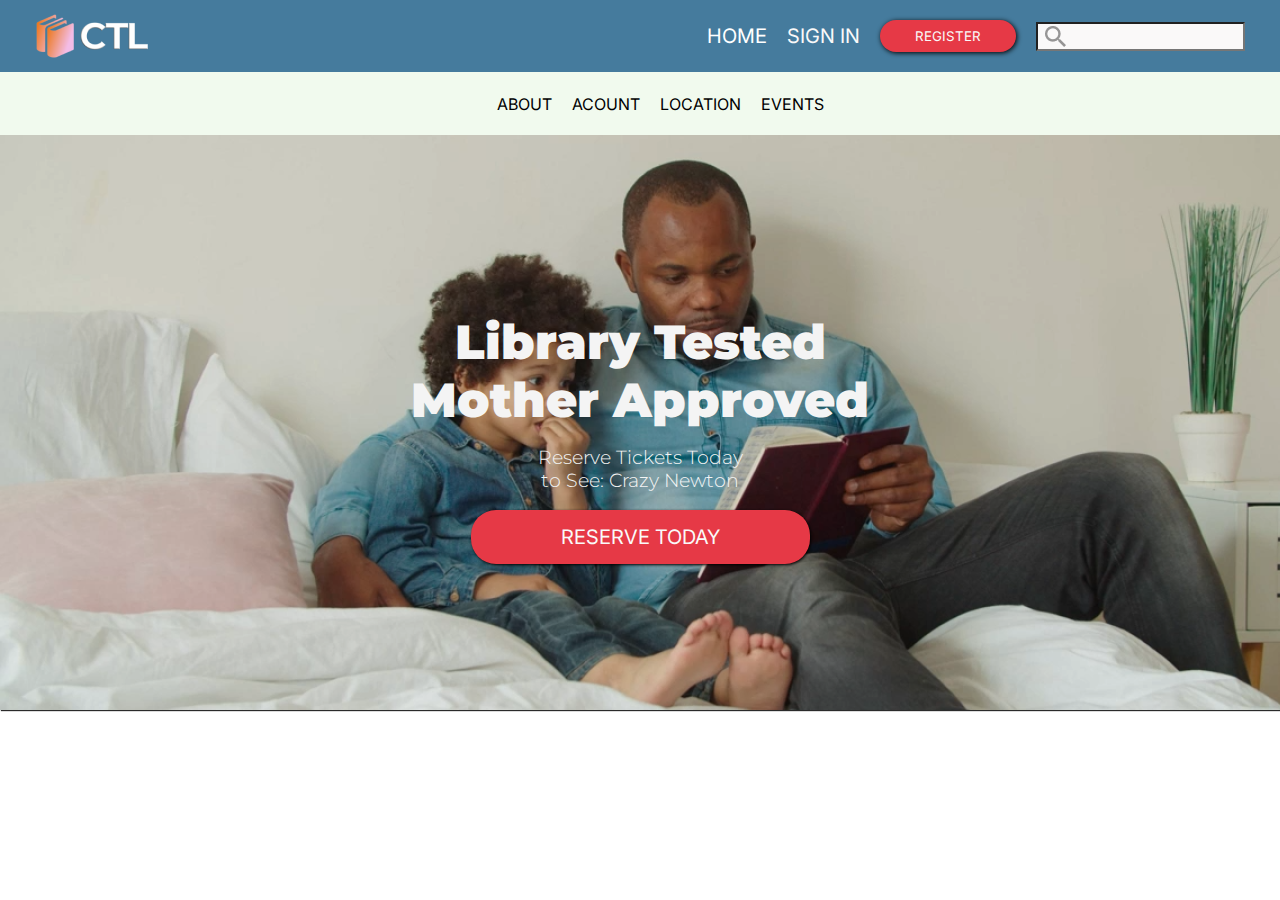
==== index.html @ a3e0e283 "Add hero section content and styling" ====
<!DOCTYPE html>
<html lang="en">
<head>
    <meta charset="UTF-8">
    <meta http-equiv="X-UA-Compatible" content="IE=edge">
    <meta name="viewport" content="width=device-width, initial-scale=1.0">
    <link rel="preconnect" href="https://fonts.googleapis.com">
    <link rel="preconnect" href="https://fonts.gstatic.com" crossorigin>
    <link href="https://fonts.googleapis.com/css2?family=Inter&family=Montserrat&display=swap" rel="stylesheet">
    <link rel="stylesheet" href="styles.css">
    <title>Crazy Town Library</title>
</head>
<body>
    <nav class="flxbx">
        <img src="./assets/CTLlogo.png" alt="CTL Logo" width="116px" height="46">
        <ul class="flxbx">
            <li><a href=index.html>HOME</a></li> 
            <li>SIGN IN</li> 
            <li><button class="navbttn">REGISTER</button></li>
            <li><input type="text" class="navsearch"></li> 
        </ul>
    </nav>
    <div class="flxbx nav2">
        <ul>
            <li>ABOUT</li>
            <li>ACOUNT</li>
            <li>LOCATION</li>
            <li>EVENTS</li>
        </ul>
    </div>
    <div class="flxbx herosection">
        <h1><strong> Library Tested<br>Mother Approved</strong></h1>
        <h3>Reserve Tickets Today <br> to See: Crazy Newton</h3>
        <button>RESERVE TODAY</button>
    </div>
</body>
</html>
---- styles.css ----
body {
    margin: 0;
    font-family: 'Inter', sans-serif;
}

.flxbx{
    display: flex;
}

nav{
    justify-content: space-between;
    align-items: center;
    background-color: #457B9D;
    min-height: 68px;
    padding: 0px 35px;
    font-size: 20px;
    font-weight: 400;
    line-height: 24px;
    color: #FAF9F9;
}

nav > ul {
    gap: 20px;
    justify-content: center;
    align-items: center;
    list-style-type: none;

}

a {
    text-decoration: none;
    color:#FFFFFF;
}

.navbttn {
    display: flex;
    justify-content: center;
    align-items: center;
    padding: 8px 35px;
    border: #E63946;
    border-radius: 25px;
    font-family: 'Inter', sans-serif;
    color: #FAF9F9;
    background-color:#E63946;
    box-shadow: 1px 1px 5px black;

}

.navsearch{
    padding: 5px 3px;
    padding-left: 25px;
    background: url("assets/searchicon.png") no-repeat scroll 7px 7px; 
    background-position-y: center;
    background-color: #FAF9F9;
    
}

.nav2{
    justify-content: center;
    background-color: #f1faee;
    min-height: 63px;
}

.nav2 > ul{
    display: flex;
    justify-content: center;
    align-items: center;
    gap: 20px;
    list-style-type: none;

}

.herosection{
    flex-direction: column;
    justify-content: center;
    align-items: center;
    min-height: 575px;
    background: url("assets/herocover.png") no-repeat;
    background-size: cover;
    font-family: 'Montserrat';
    font-weight: 800;
    text-align: center;
    color: #f4f4f4;
    box-shadow: 1px 1px 1px rgb(43, 42, 42);
}

.herosection > h1 {
    font-size: 48px;
    font-weight: 900;
    margin-bottom: -2px;
}

.herosection > h3 {
    font-weight: 300;
}

.herosection > button {
    display: flex;
    justify-content: center;
    align-items: center;
    padding: 15px 90px;
    border: #E63946;
    border-radius: 25px;
    font-family: 'Inter', sans-serif;
    color: #FAF9F9;
    background-color:#E63946;
    font-size: 20px;
    box-shadow: 1px 1px 3px black;
}
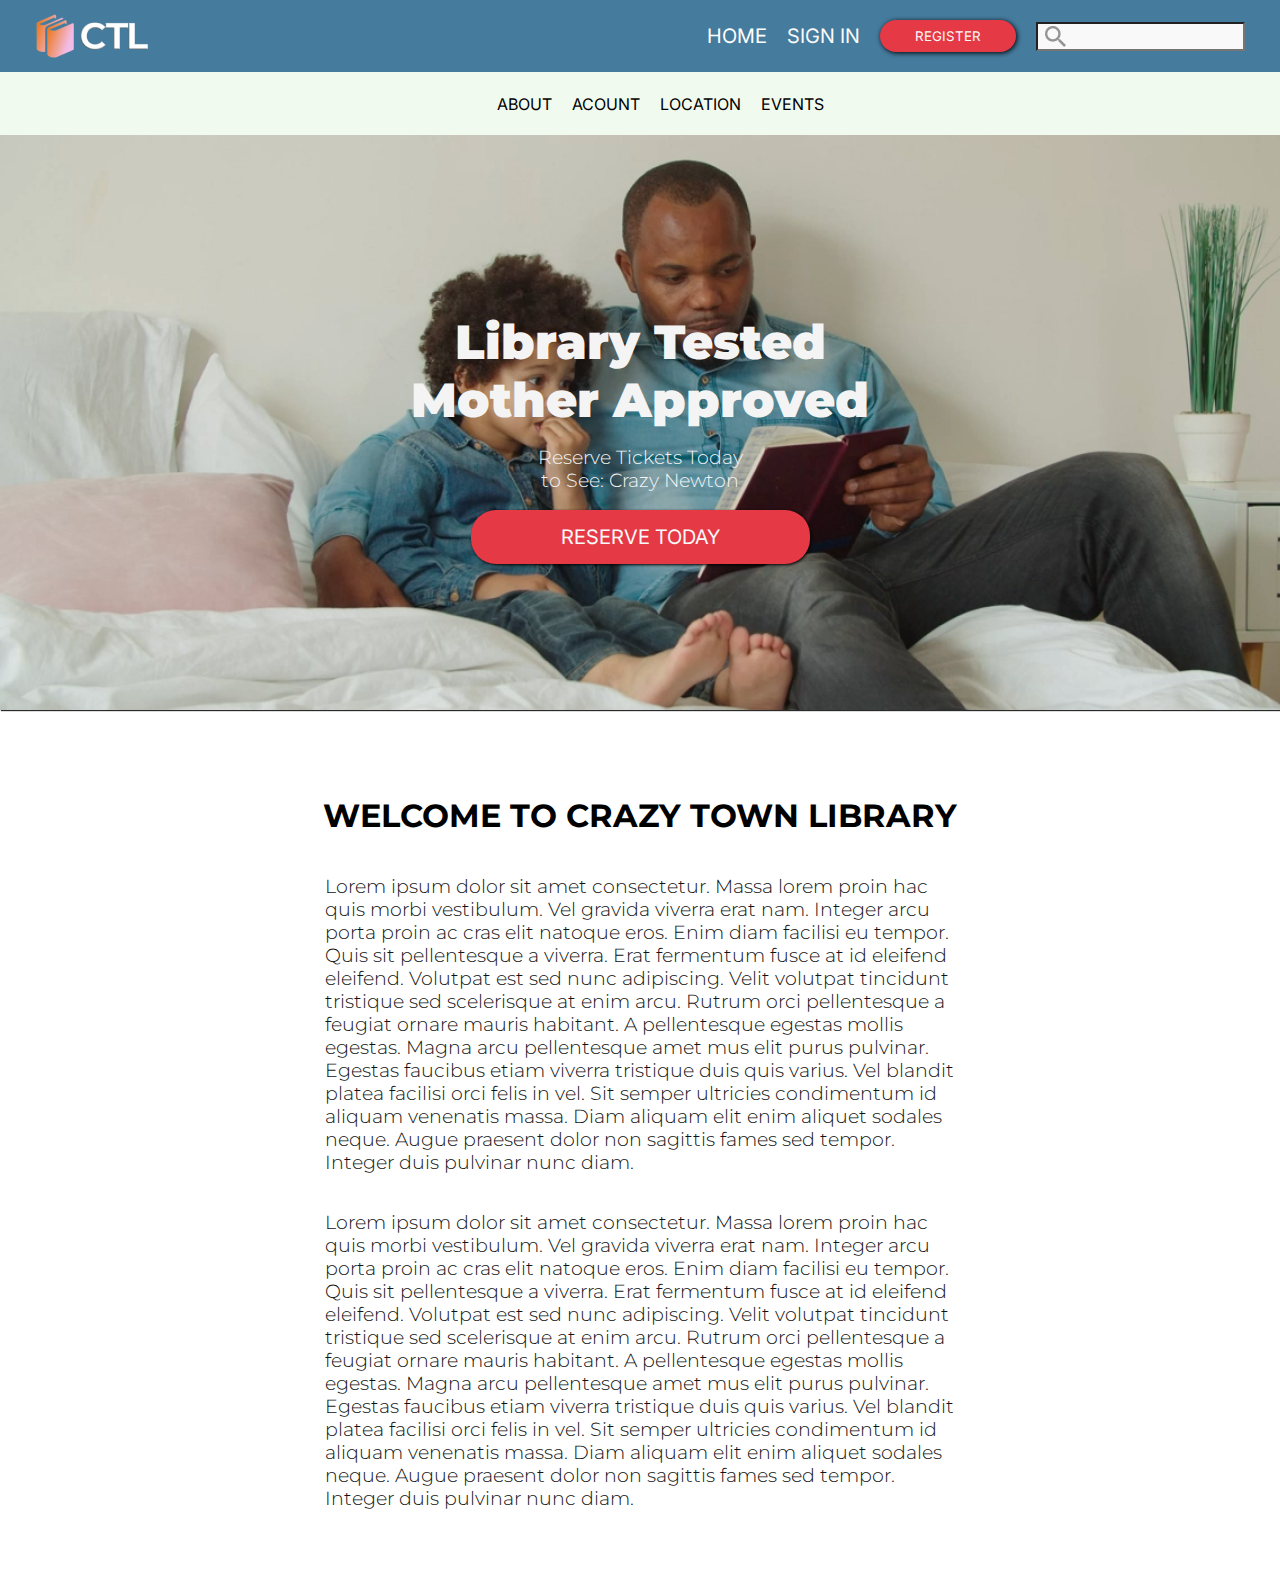
==== commit b838b8c2: "Add intoduction section content and styling" ====
--- a/index.html
+++ b/index.html
@@ -17,7 +17,7 @@
             <li><a href=index.html>HOME</a></li> 
             <li>SIGN IN</li> 
             <li><button class="navbttn">REGISTER</button></li>
-            <li><input type="text" class="navsearch"></li> 
+            <li><input type="text" class="flxbx navsearch"></li> 
         </ul>
     </nav>
     <div class="flxbx nav2">
@@ -33,5 +33,14 @@
         <h3>Reserve Tickets Today <br> to See: Crazy Newton</h3>
         <button>RESERVE TODAY</button>
     </div>
+    <div class="flxbx introsection">
+        <h1>WELCOME TO CRAZY TOWN LIBRARY</h1>
+        <div class="flxbx introsummary">
+            <p>Lorem ipsum dolor sit amet consectetur. Massa lorem proin hac quis morbi vestibulum. Vel gravida viverra erat nam. Integer arcu porta proin ac cras elit natoque eros. Enim diam facilisi eu tempor. Quis sit pellentesque a viverra. Erat fermentum fusce at id eleifend eleifend. Volutpat est sed nunc adipiscing. Velit volutpat tincidunt tristique sed scelerisque at enim arcu.
+            Rutrum orci pellentesque a feugiat ornare mauris habitant. A pellentesque egestas mollis egestas. Magna arcu pellentesque amet mus elit purus pulvinar. Egestas faucibus etiam viverra tristique duis quis varius. Vel blandit platea facilisi orci felis in vel. Sit semper ultricies condimentum id aliquam venenatis massa. Diam aliquam elit enim aliquet sodales neque. Augue praesent dolor non sagittis fames sed tempor. Integer duis pulvinar nunc diam.</p>
+            <p>Lorem ipsum dolor sit amet consectetur. Massa lorem proin hac quis morbi vestibulum. Vel gravida viverra erat nam. Integer arcu porta proin ac cras elit natoque eros. Enim diam facilisi eu tempor. Quis sit pellentesque a viverra. Erat fermentum fusce at id eleifend eleifend. Volutpat est sed nunc adipiscing. Velit volutpat tincidunt tristique sed scelerisque at enim arcu.
+            Rutrum orci pellentesque a feugiat ornare mauris habitant. A pellentesque egestas mollis egestas. Magna arcu pellentesque amet mus elit purus pulvinar. Egestas faucibus etiam viverra tristique duis quis varius. Vel blandit platea facilisi orci felis in vel. Sit semper ultricies condimentum id aliquam venenatis massa. Diam aliquam elit enim aliquet sodales neque. Augue praesent dolor non sagittis fames sed tempor. Integer duis pulvinar nunc diam.</p>
+        </div>
+    </div>
 </body>
 </html>--- a/styles.css
+++ b/styles.css
@@ -106,4 +106,28 @@
     background-color:#E63946;
     font-size: 20px;
     box-shadow: 1px 1px 3px black;
+}
+
+.introsection{
+    flex-direction: column;
+    justify-self: center;
+    align-items: center;
+    min-height: 578px;
+    padding: 65px;
+    font-family: 'Montserrat';
+}
+
+.introsummary{
+    justify-content: center;
+    flex-wrap: wrap;
+}
+
+.introsummary > p{
+    color: #121212;
+    max-width: 630px;
+    font-weight: 300;
+    font-size: 18.5px;
+    line-height: 23px;
+    text-align: left;
+    padding: 0px 10px;
 }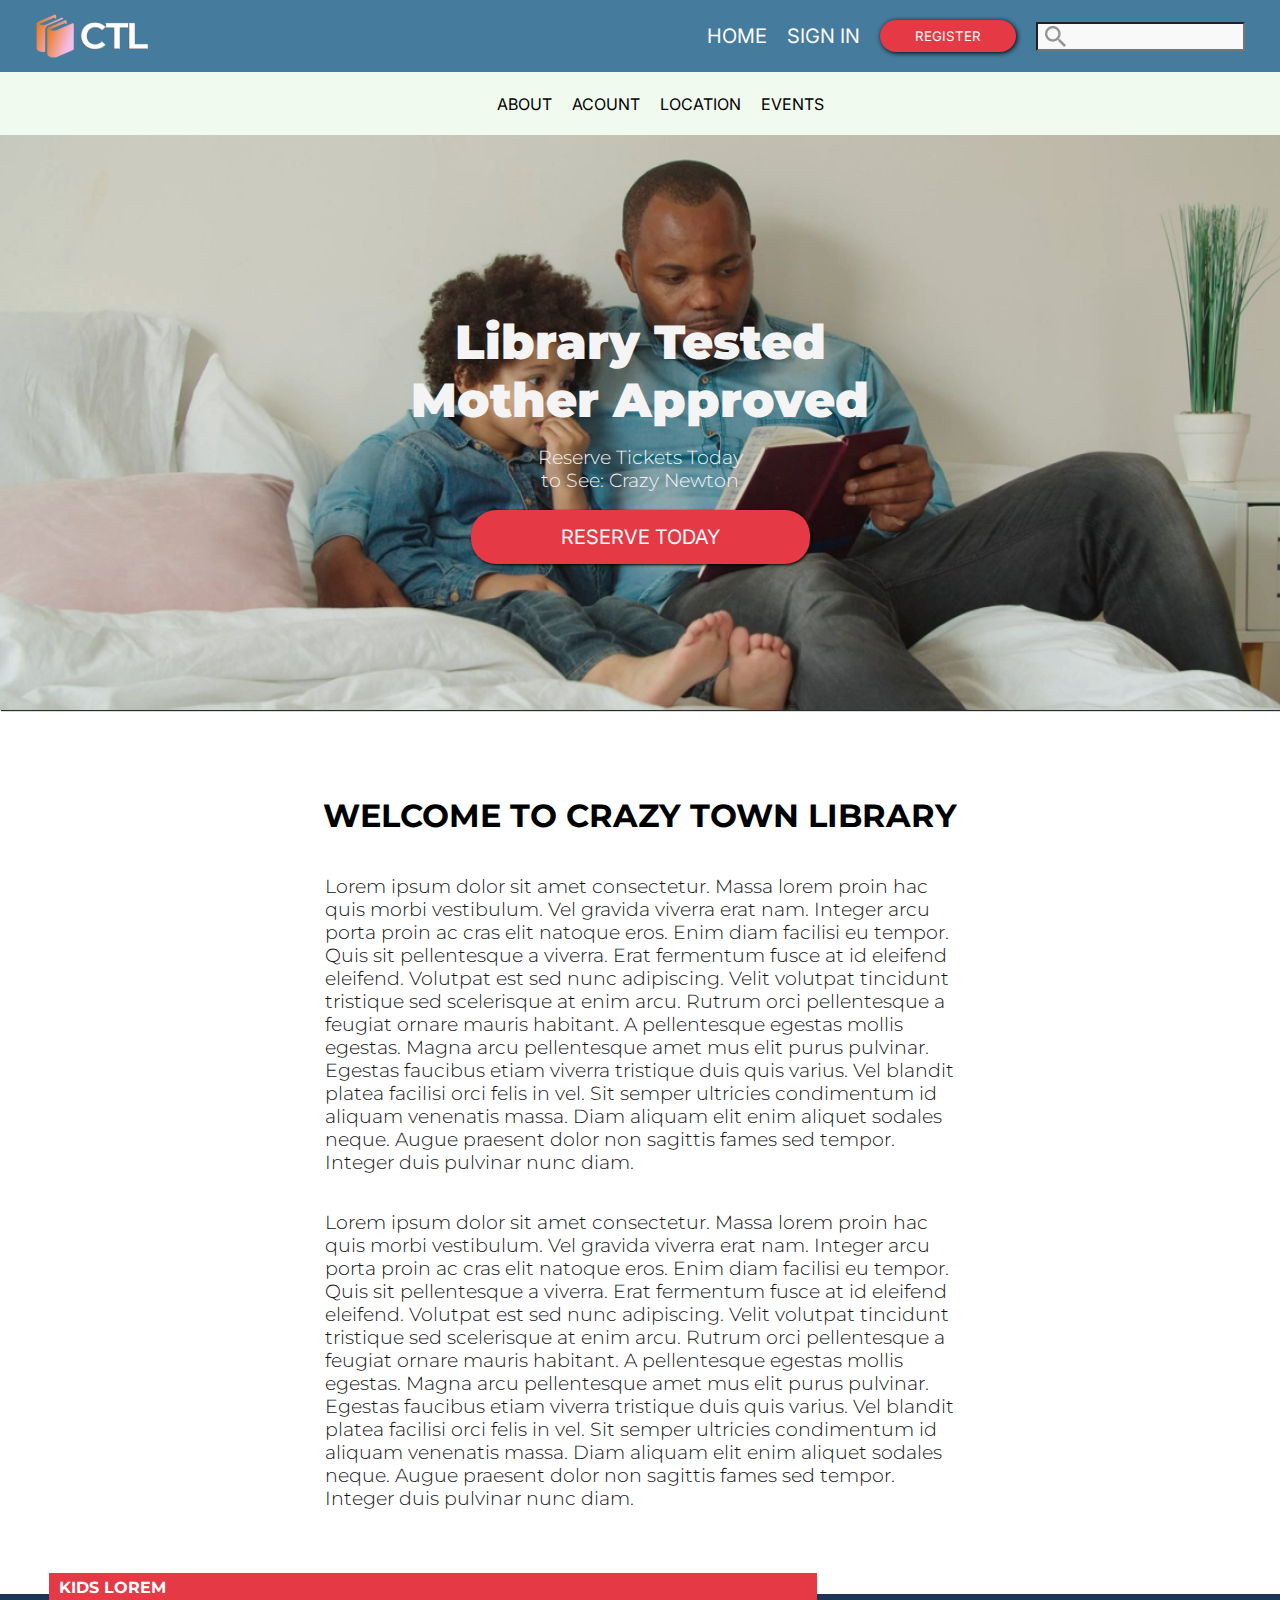
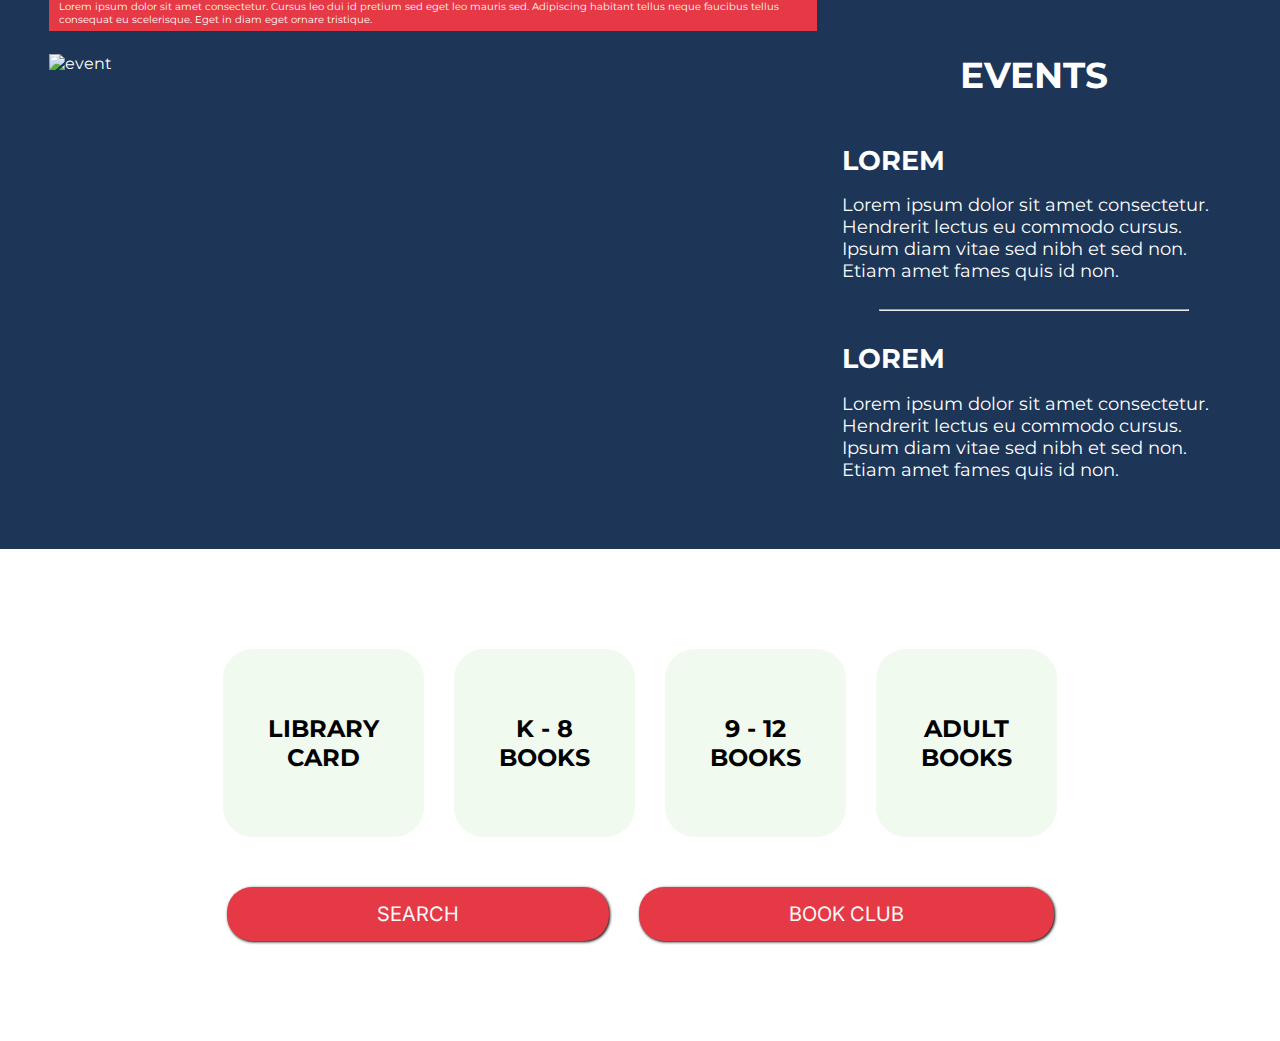
==== commit ce58548d: "Add bookcard section content and styling" ====
--- a/index.html
+++ b/index.html
@@ -42,5 +42,31 @@
             Rutrum orci pellentesque a feugiat ornare mauris habitant. A pellentesque egestas mollis egestas. Magna arcu pellentesque amet mus elit purus pulvinar. Egestas faucibus etiam viverra tristique duis quis varius. Vel blandit platea facilisi orci felis in vel. Sit semper ultricies condimentum id aliquam venenatis massa. Diam aliquam elit enim aliquet sodales neque. Augue praesent dolor non sagittis fames sed tempor. Integer duis pulvinar nunc diam.</p>
         </div>
     </div>
+    <div class="flxbx eventsection">
+        <div class="eventdesc">
+            <img src="/assets/events.png" alt="event">
+            <h4>KIDS LOREM</h4>
+            <p>Lorem ipsum dolor sit amet consectetur. Cursus leo dui id pretium sed eget leo mauris sed. Adipiscing habitant tellus neque faucibus tellus consequat eu scelerisque. Eget in diam eget ornare tristique.</p>
+        </div>
+        <div class="flxbx eventcard">
+            <h1>EVENTS</h1>
+            <h2>LOREM</h2>
+            <p>Lorem ipsum dolor sit amet consectetur. Hendrerit lectus eu commodo cursus. Ipsum diam vitae sed nibh et sed non. Etiam amet fames quis id non.</p>
+            <hr style="width:80%">
+            <h2>LOREM</h2>
+            <p>Lorem ipsum dolor sit amet consectetur. Hendrerit lectus eu commodo cursus. Ipsum diam vitae sed nibh et sed non. Etiam amet fames quis id non.</p>
+        </div>
+    </div>
+    <div class="flxbx bookcard">
+        <h1>LIBRARY <br>CARD</h1>
+        <h1>K - 8 <br>BOOKS</h1>
+        <h1>9 - 12<br>BOOKS</h1>
+        <h1>ADULT <br> BOOKS</h1>
+        
+    </div>
+    <div class="flxbx bookcardbttn">
+        <button>SEARCH</button>
+        <button>BOOK CLUB</button>
+    </div>
 </body>
 </html>--- a/styles.css
+++ b/styles.css
@@ -6,6 +6,7 @@
 .flxbx{
     display: flex;
 }
+
 
 nav{
     justify-content: space-between;
@@ -130,4 +131,90 @@
     line-height: 23px;
     text-align: left;
     padding: 0px 10px;
+}
+
+.eventsection{
+    justify-content: center;
+    background-color: #1D3557;
+    font-family: 'Montserrat';
+    color: #FFFFFF;
+    flex-wrap: wrap;
+    padding: 50px 0px;
+}
+
+.eventdesc{
+    display: flex;
+    flex-direction: column;
+    max-width: 60%;
+    min-width: 500px;
+    margin: 10px 10px;
+}
+
+.eventdesc > h4 {
+    background-color: #E63946;
+    margin-top: -100px;
+    margin-bottom: -12px;
+    padding: 5px 10px 0px 10px;
+}
+.eventdesc > p {
+    padding: 5px 10px;
+    background-color: #E63946;
+    font-size: 10px;
+}
+
+.eventcard{
+    font-size: 18px;
+    flex-direction: column;
+    max-height: 50%;
+    max-width: 30%;
+    padding: 0px 15px;
+    margin-top: -25px;
+}
+
+.eventcard > h1 {
+    text-align: center;
+    font-weight: bolder;
+    padding-top: 10px;
+}
+
+.eventcard > p {
+    margin-top: -5px;
+
+}
+
+.bookcard{
+    padding: 100px 100px 50px 100px;
+    justify-content: center;
+    align-items: center;
+    text-align: center;
+    font-family: 'Montserrat';
+    font-size: 12px;
+}
+
+.bookcard > h1{
+    border-radius: 30px;
+    background-color: #F1FAEE;
+    padding: 65px 45px;
+    margin:0px 15px;
+}
+
+.bookcardbttn {
+    justify-content: center;
+    align-items: center;
+    padding-bottom: 100px;
+}
+
+.bookcardbttn > button {
+    display: flex;
+    justify-content: center;
+    align-items: center;
+    margin: 0px 15px;
+    padding: 15px 150px;
+    border: #E63946;
+    border-radius: 25px;
+    font-family: 'Inter', sans-serif;
+    color: #FAF9F9;
+    background-color:#E63946;
+    font-size: 20px;
+    box-shadow: 1px 1px 3px black;
 }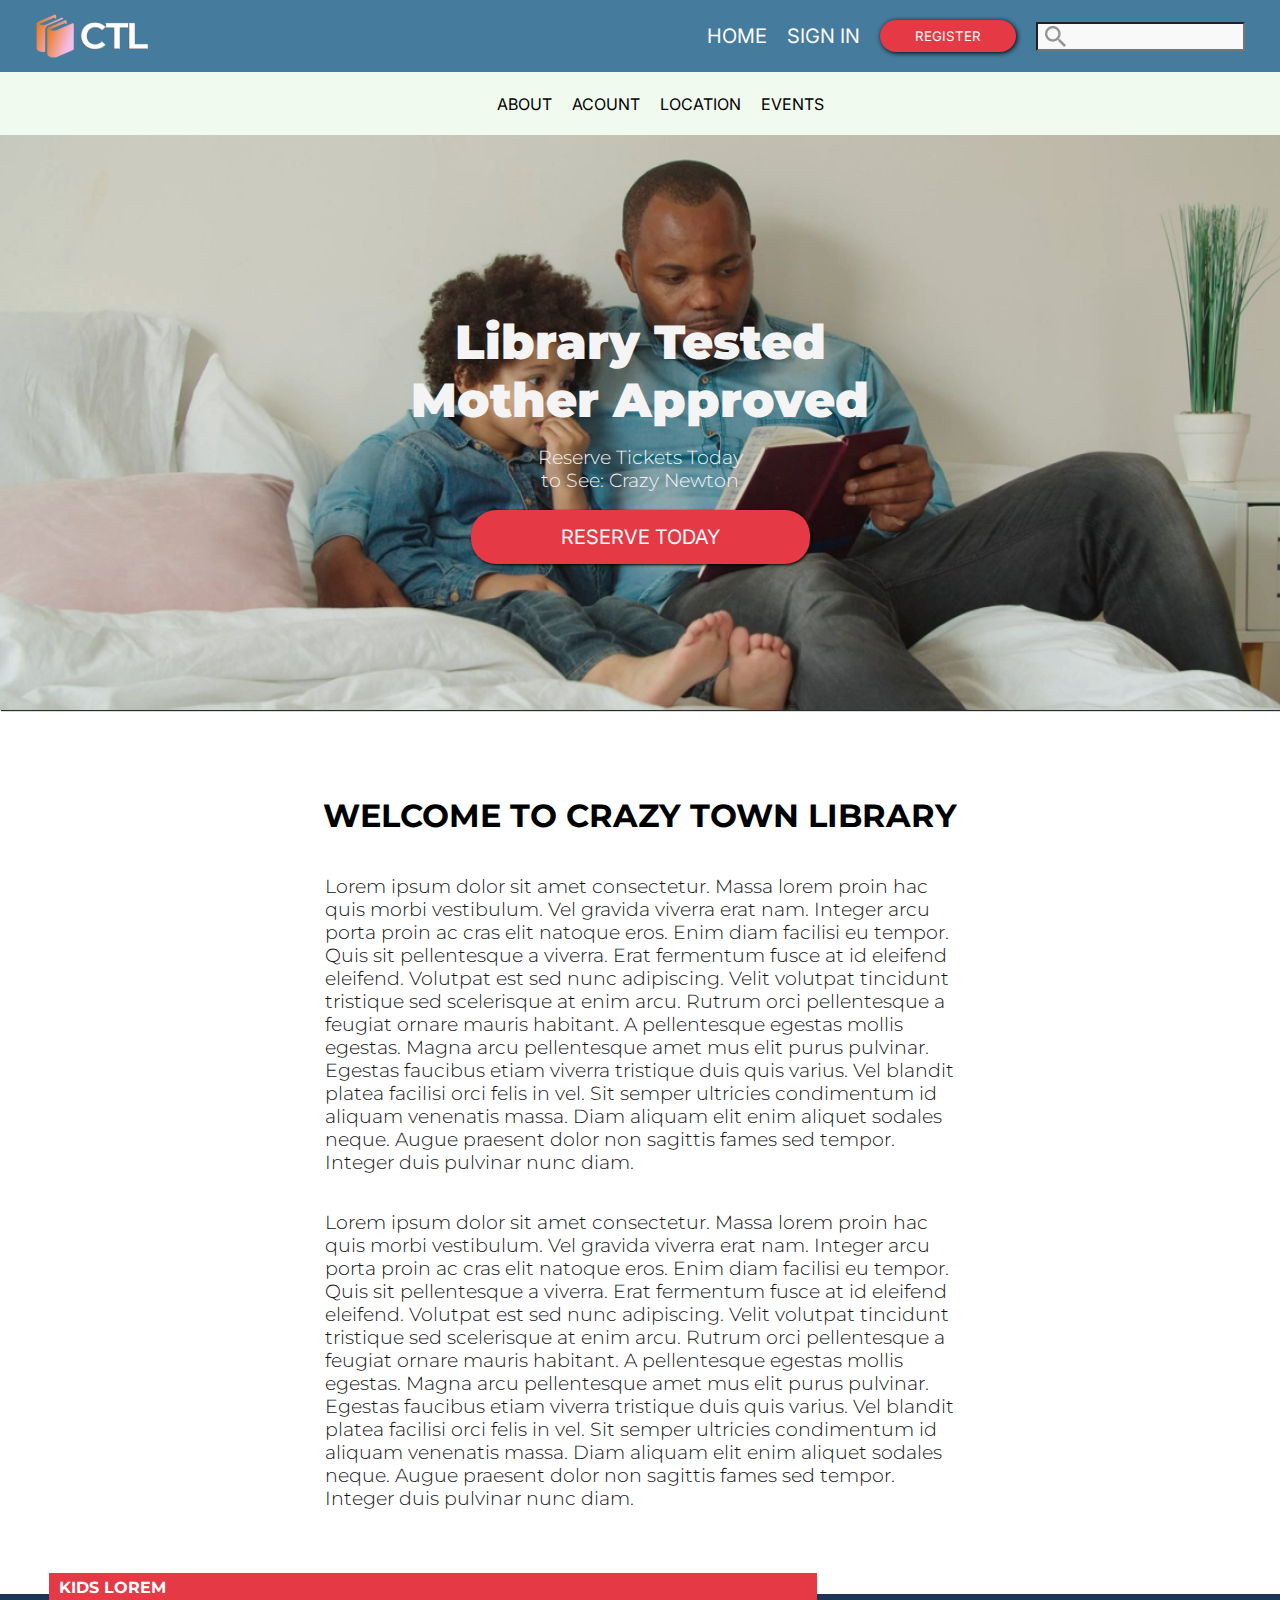
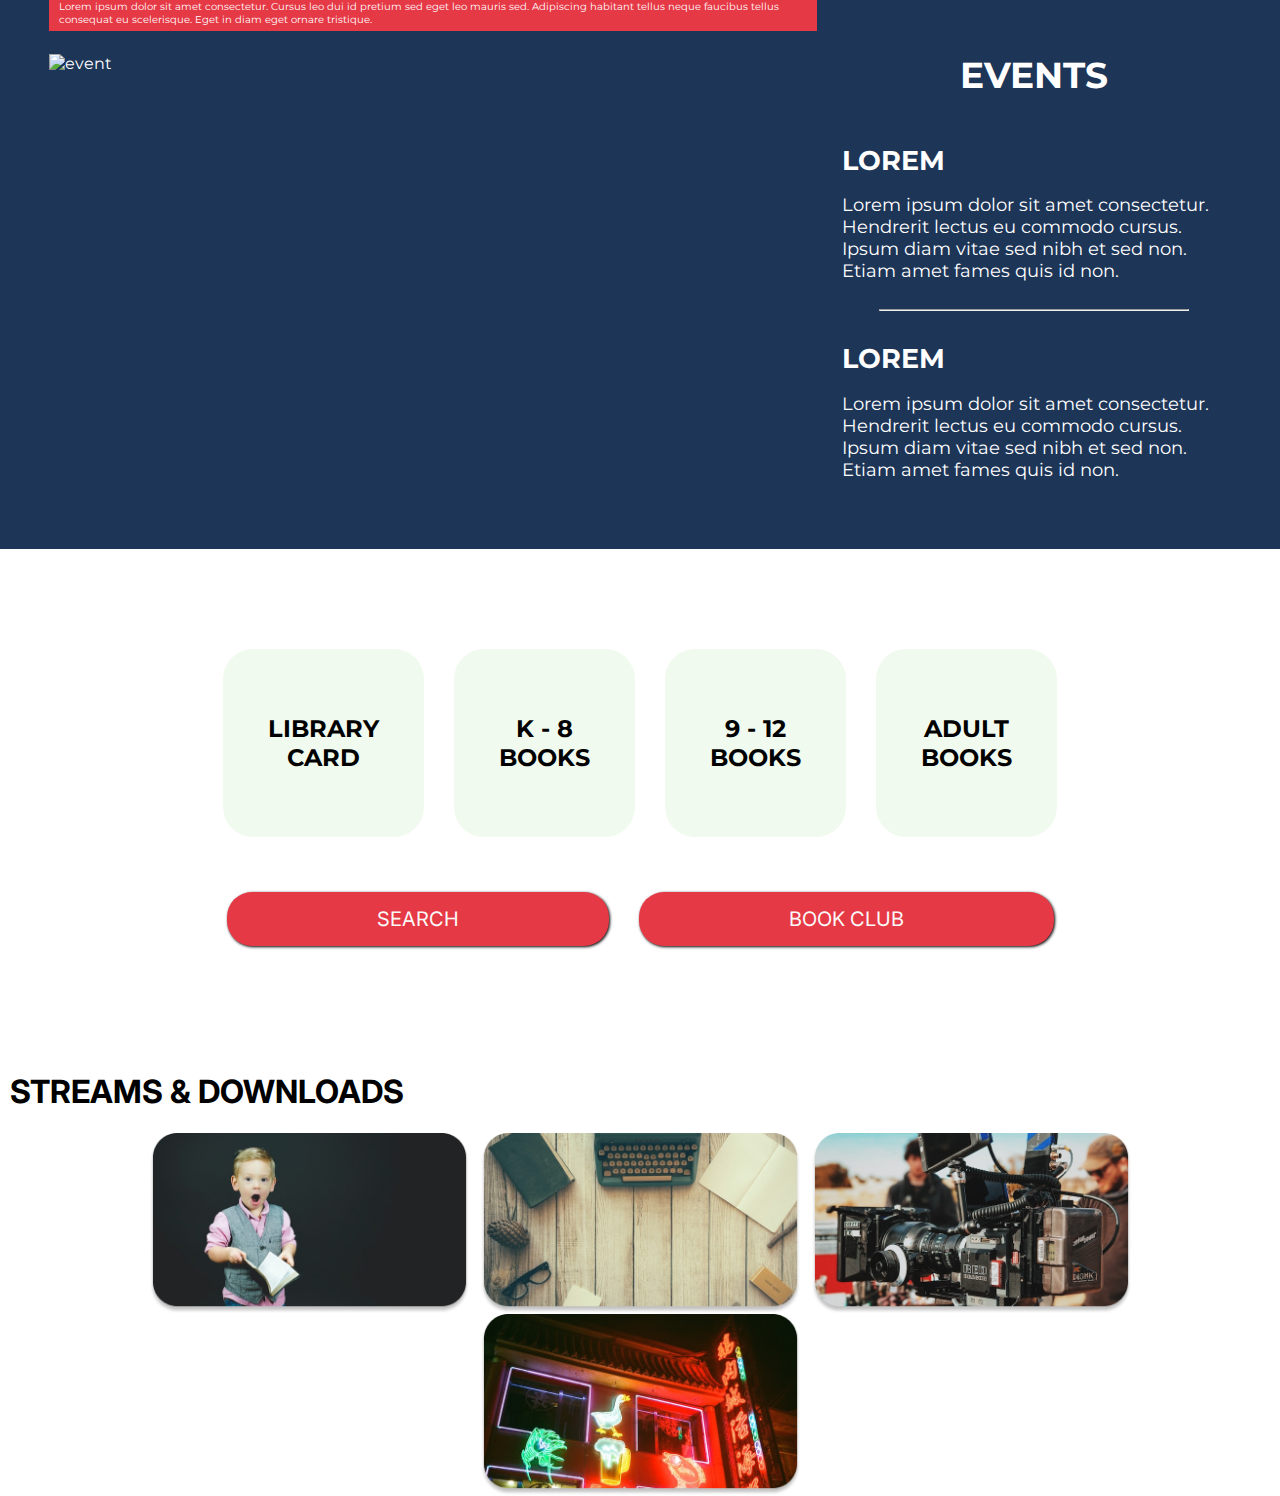
==== commit 61dc9e77: "Add stream & downloads content and styling" ====
--- a/index.html
+++ b/index.html
@@ -68,5 +68,14 @@
         <button>SEARCH</button>
         <button>BOOK CLUB</button>
     </div>
+    <div>
+        <h1 style="margin-left: 10px;">STREAMS & DOWNLOADS</h1>
+        <div class="flxbx streamscroller">
+            <img src="/assets/Rectangle 7.png" alt="child shocked">
+            <img src="/assets/Rectangle 8.png" alt="desk with items">
+            <img src="/assets/Rectangle 9.png" alt="large camera">
+            <img src="/assets/Rectangle 10.png" alt="electric signs">
+        </div>
+    </div>
 </body>
 </html>--- a/styles.css
+++ b/styles.css
@@ -189,6 +189,7 @@
     text-align: center;
     font-family: 'Montserrat';
     font-size: 12px;
+    flex-wrap: wrap;
 }
 
 .bookcard > h1{
@@ -208,7 +209,7 @@
     display: flex;
     justify-content: center;
     align-items: center;
-    margin: 0px 15px;
+    margin: 5px 15px;
     padding: 15px 150px;
     border: #E63946;
     border-radius: 25px;
@@ -217,4 +218,15 @@
     background-color:#E63946;
     font-size: 20px;
     box-shadow: 1px 1px 3px black;
+}
+
+.streamscroller{
+    justify-content: center;
+    align-items: center;
+    flex-wrap: wrap;
+}
+
+.streamscroller > img{
+    max-width: 321px;
+    margin: 0px 5px;
 }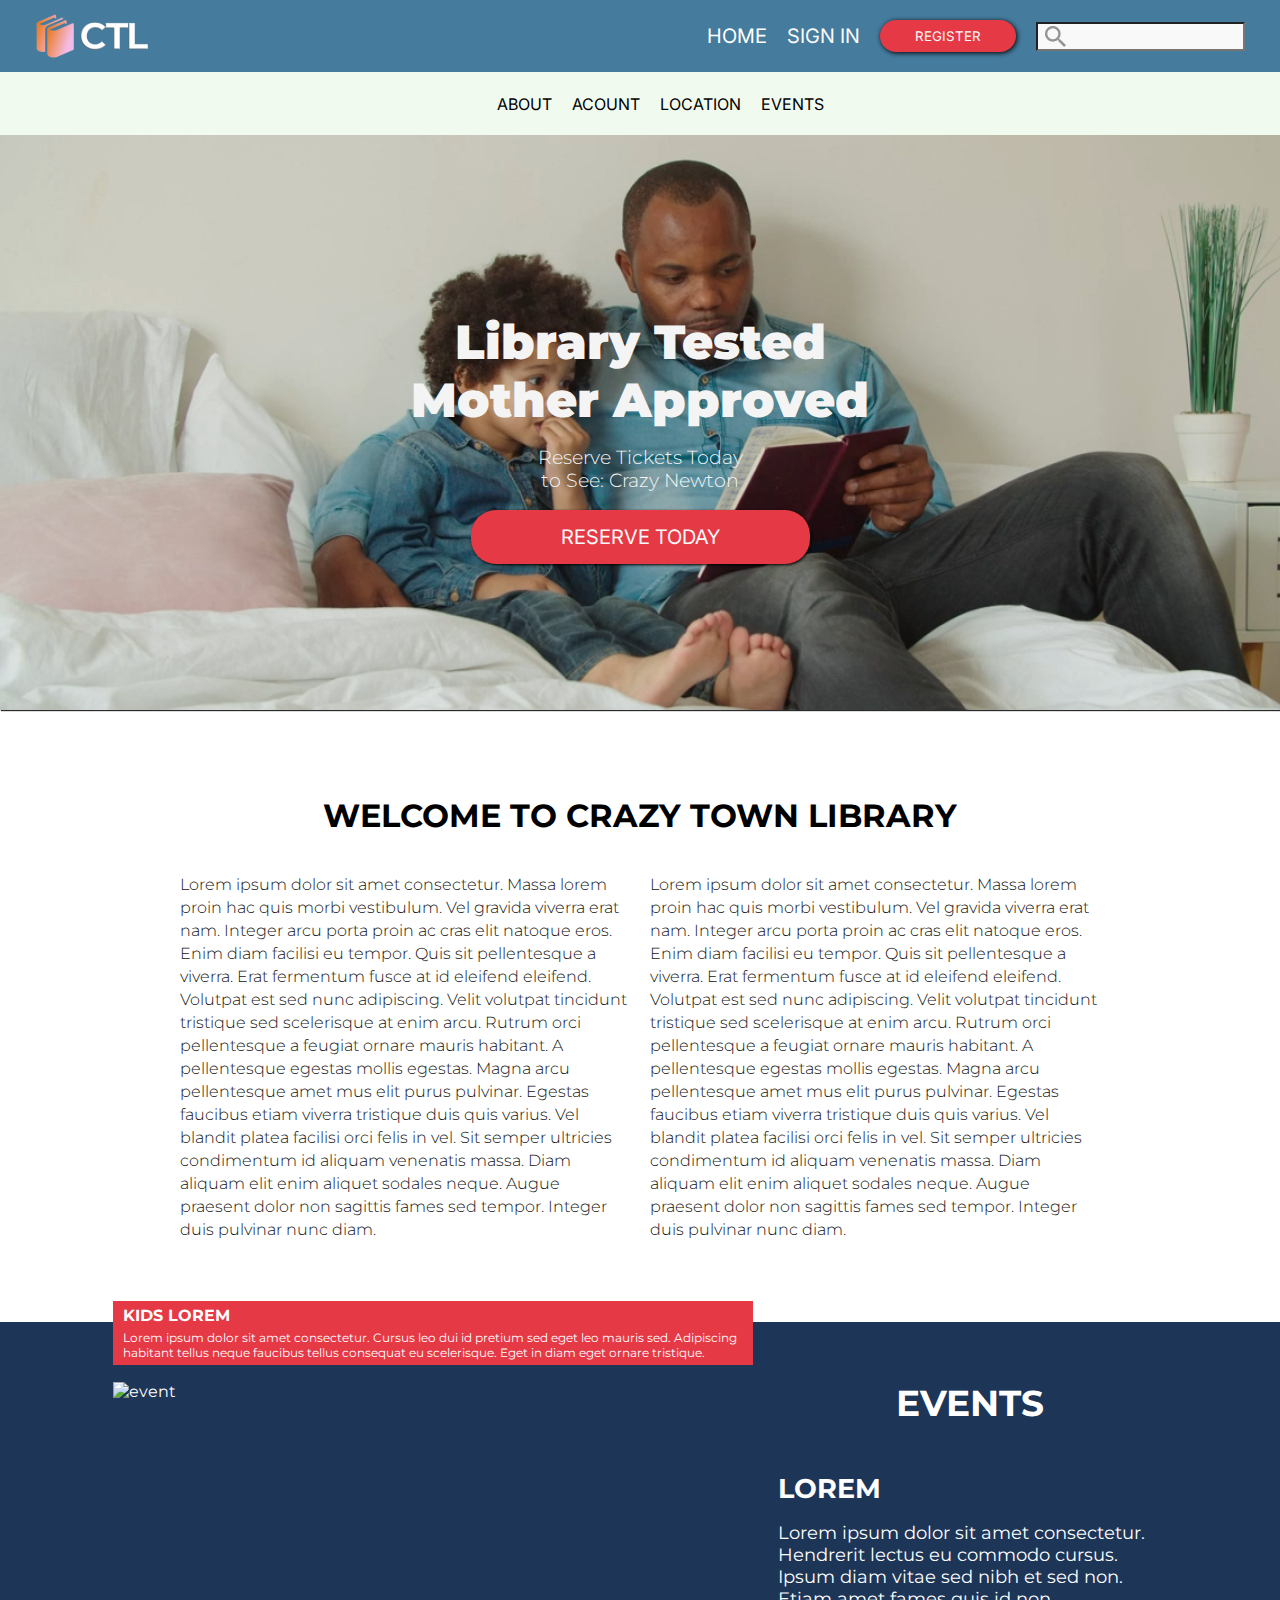
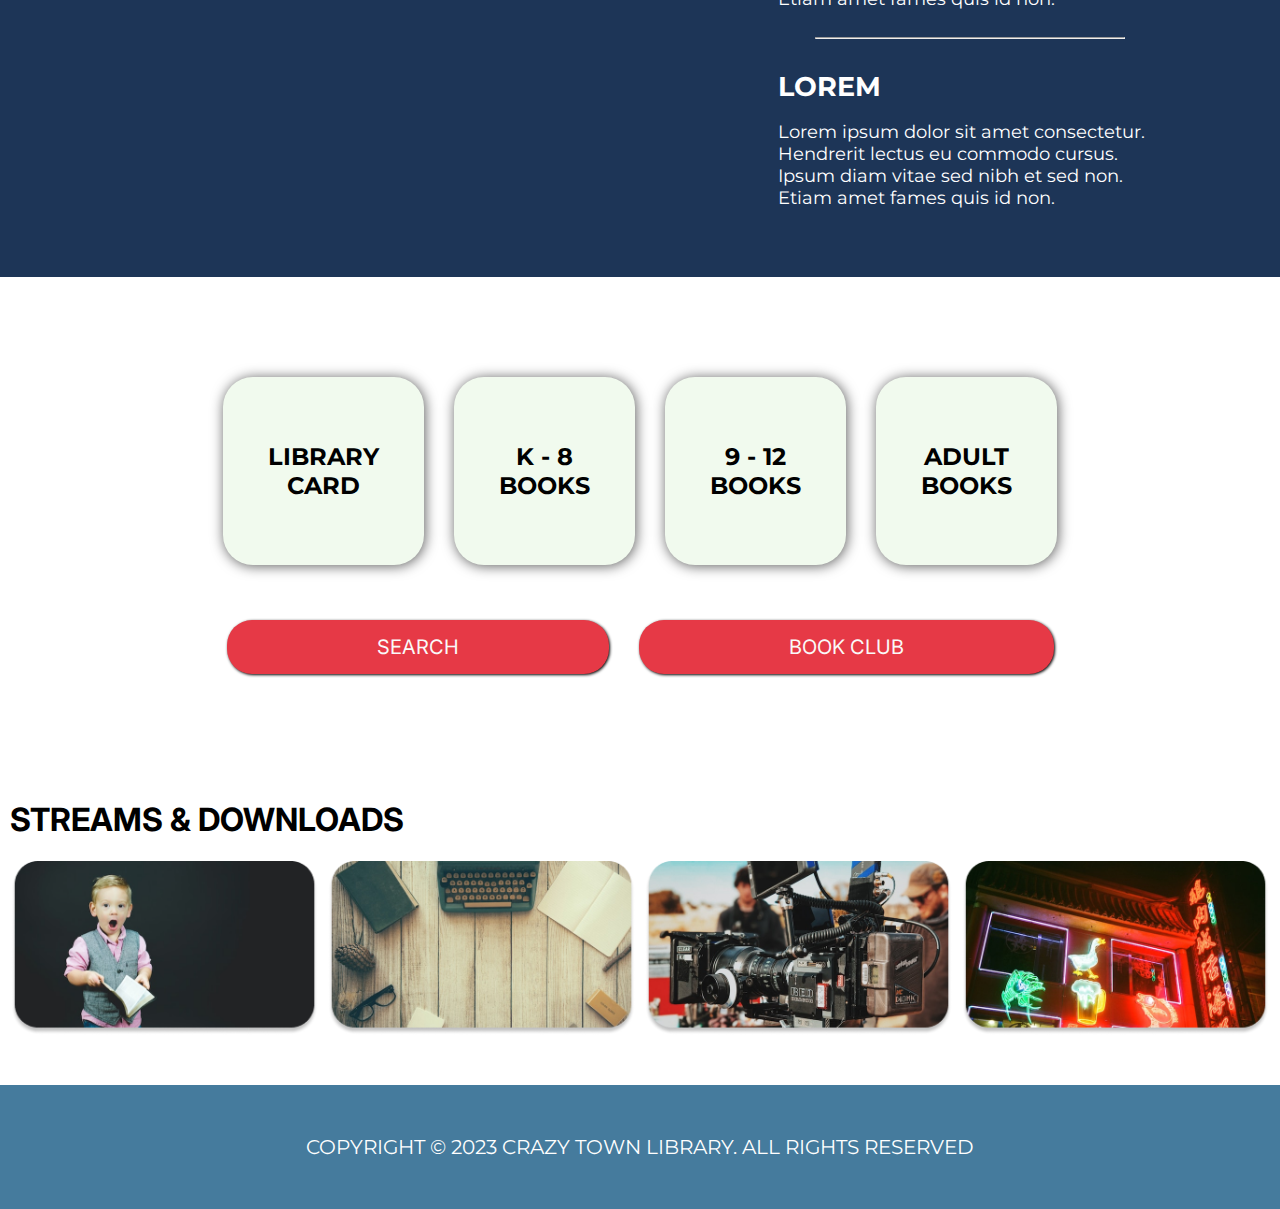
==== commit 6e2e11e4: "Add about.html file" ====
--- a/index.html
+++ b/index.html
@@ -22,7 +22,7 @@
     </nav>
     <div class="flxbx nav2">
         <ul>
-            <li>ABOUT</li>
+            <li><a href="./about.html" style="color: black;">ABOUT</a></li>
             <li>ACOUNT</li>
             <li>LOCATION</li>
             <li>EVENTS</li>
@@ -77,5 +77,8 @@
             <img src="/assets/Rectangle 10.png" alt="electric signs">
         </div>
     </div>
+    <footer>
+        COPYRIGHT © 2023 CRAZY TOWN LIBRARY.  ALL RIGHTS RESERVED
+    </footer>
 </body>
 </html>--- a/styles.css
+++ b/styles.css
@@ -32,6 +32,7 @@
     text-decoration: none;
     color:#FFFFFF;
 }
+
 
 .navbttn {
     display: flex;
@@ -113,8 +114,8 @@
     flex-direction: column;
     justify-self: center;
     align-items: center;
-    min-height: 578px;
-    padding: 65px;
+    /* min-height: 578px; */
+    padding: 65px 0px;
     font-family: 'Montserrat';
 }
 
@@ -125,9 +126,9 @@
 
 .introsummary > p{
     color: #121212;
-    max-width: 630px;
+    width: 450px;
     font-weight: 300;
-    font-size: 18.5px;
+    font-size: 16px;
     line-height: 23px;
     text-align: left;
     padding: 0px 10px;
@@ -140,12 +141,13 @@
     color: #FFFFFF;
     flex-wrap: wrap;
     padding: 50px 0px;
+
 }
 
 .eventdesc{
     display: flex;
     flex-direction: column;
-    max-width: 60%;
+    max-width: 50%;
     min-width: 500px;
     margin: 10px 10px;
 }
@@ -159,7 +161,7 @@
 .eventdesc > p {
     padding: 5px 10px;
     background-color: #E63946;
-    font-size: 10px;
+    font-size: 12px;
 }
 
 .eventcard{
@@ -197,6 +199,7 @@
     background-color: #F1FAEE;
     padding: 65px 45px;
     margin:0px 15px;
+    box-shadow: 1px 1px 13px rgb(92, 92, 92);
 }
 
 .bookcardbttn {
@@ -224,9 +227,20 @@
     justify-content: center;
     align-items: center;
     flex-wrap: wrap;
+    padding-bottom: 50px;
 }
 
 .streamscroller > img{
-    max-width: 321px;
+    max-width: 24%;
     margin: 0px 5px;
+}
+
+footer{
+    background-color: #457B9D;
+    padding: 50px;
+    font-family: 'Montserrat';
+    color: #FFFFFF;
+    display: flex;
+    justify-content: center;
+    font-size: 20px;
 }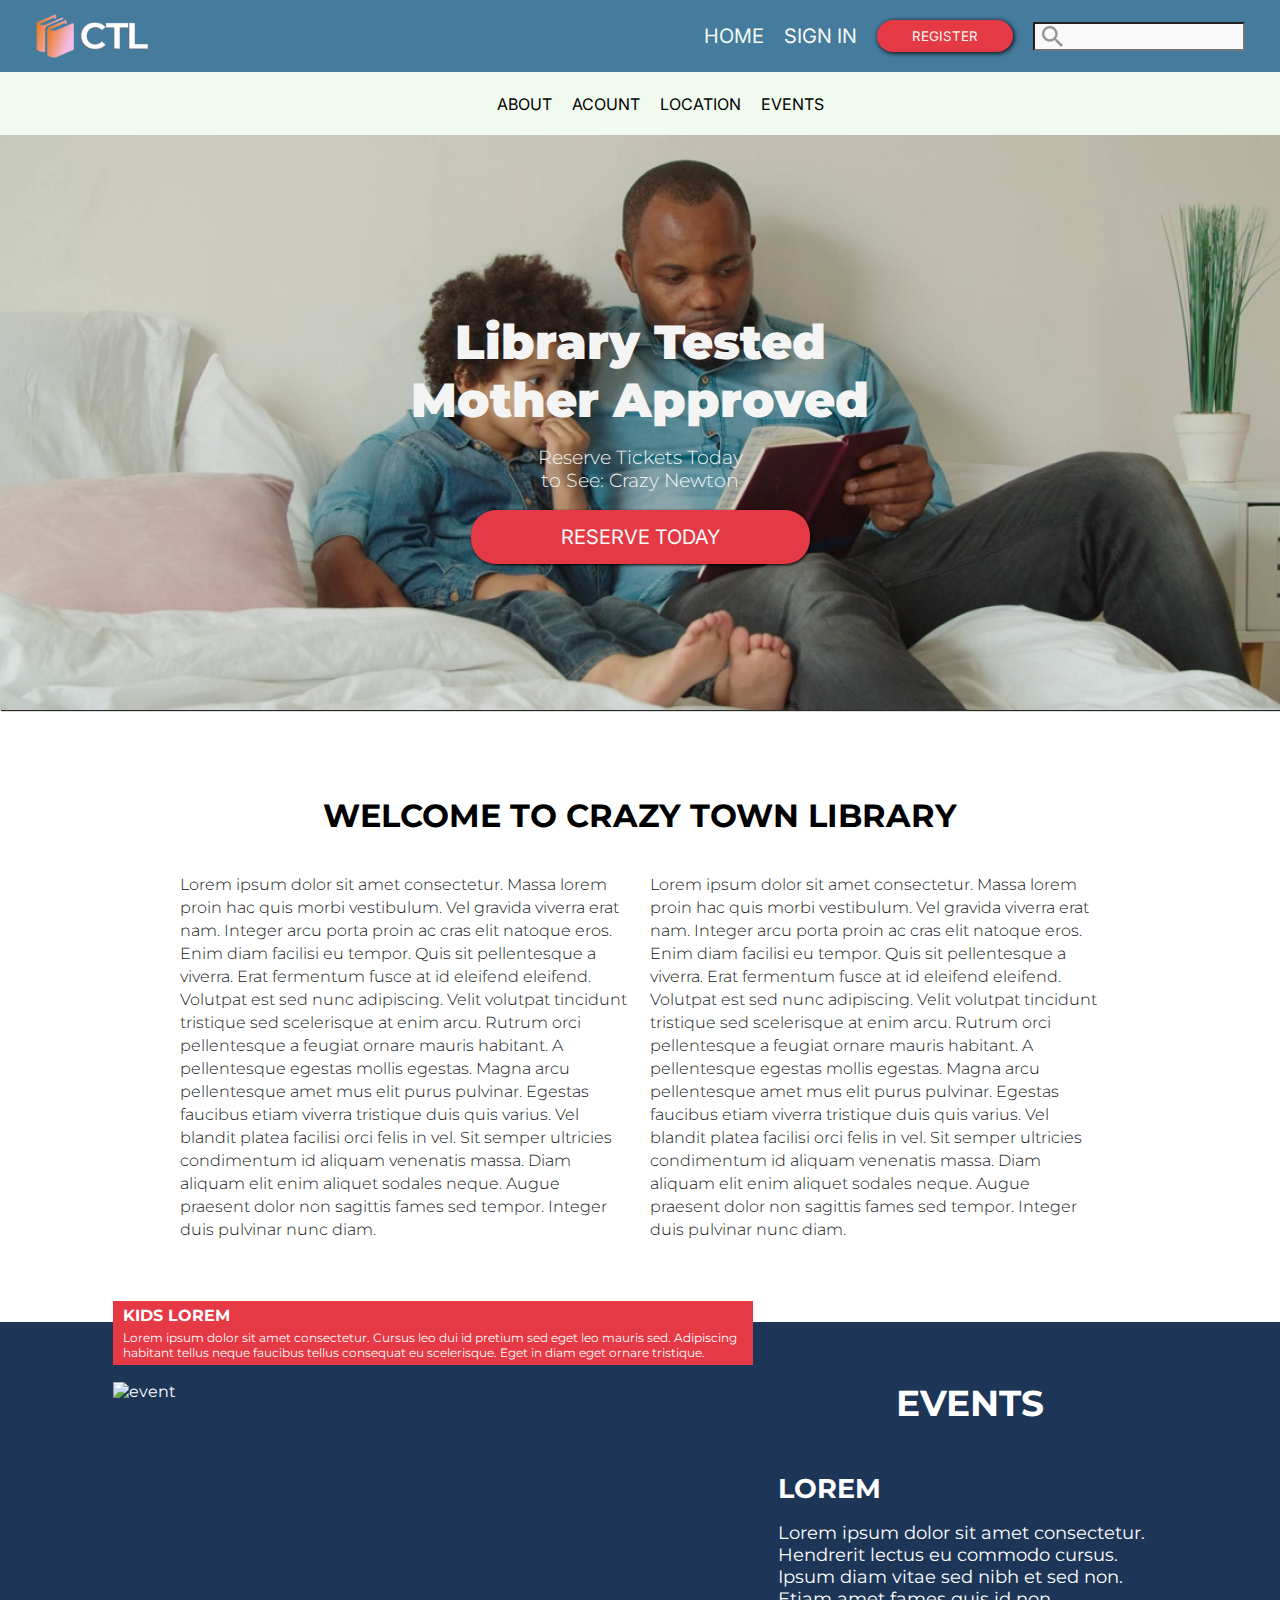
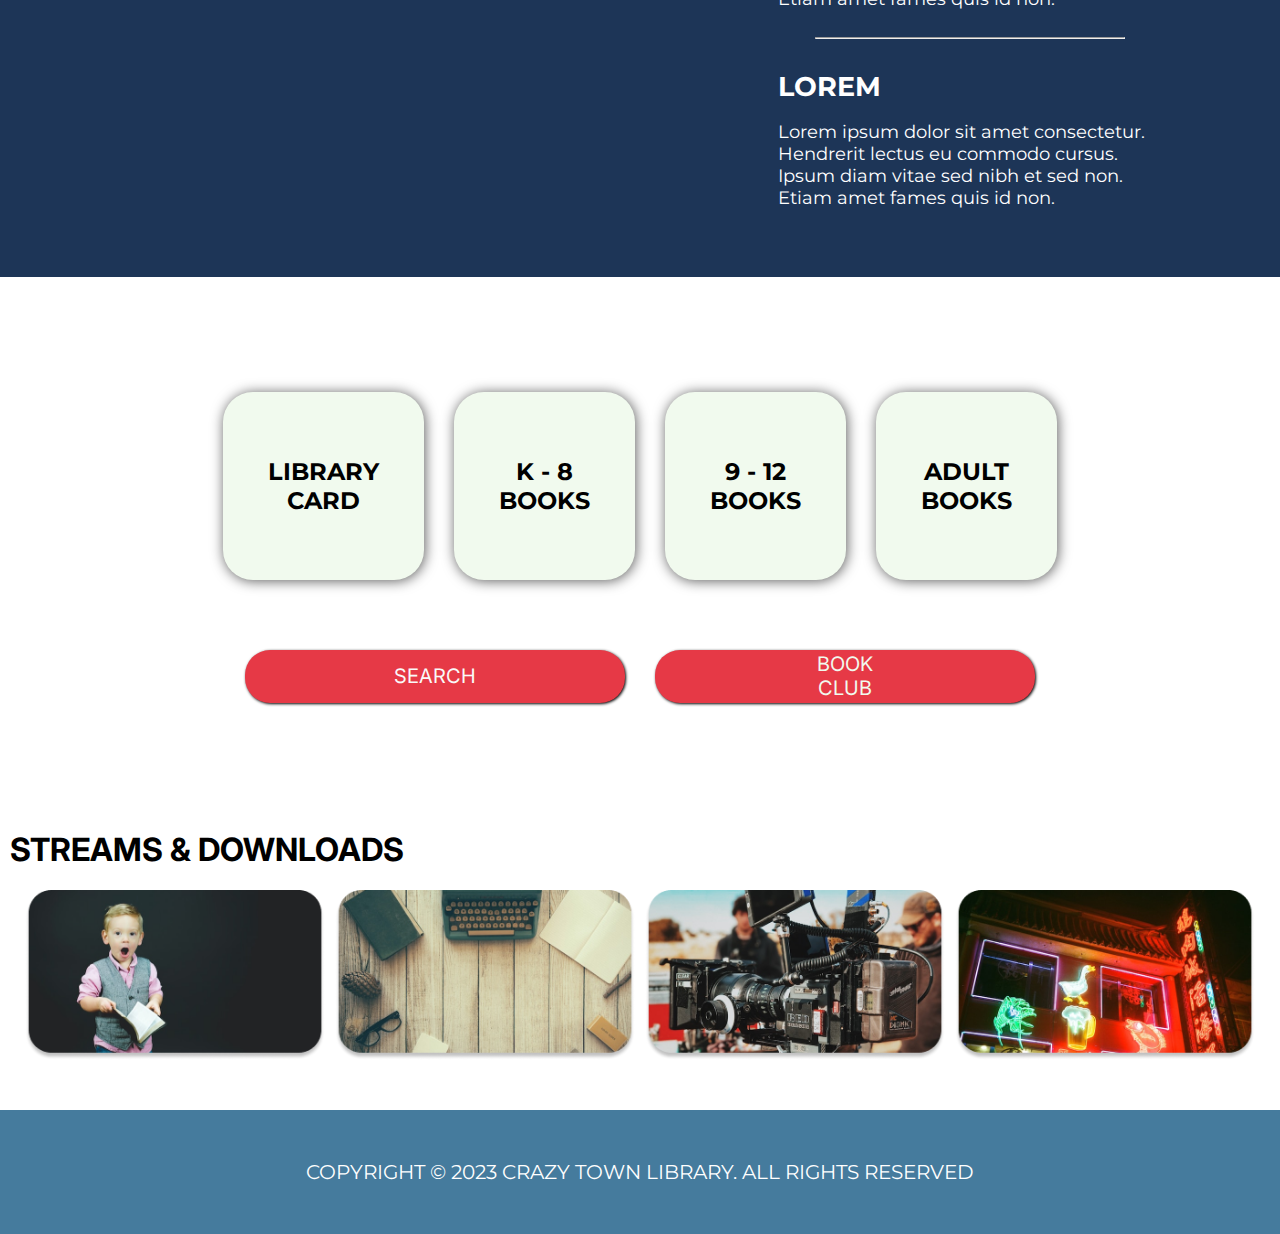
==== commit 3c54a196: "Add login link for regstr page, adjust <a> tag styling for all pages" ====
--- a/index.html
+++ b/index.html
@@ -14,9 +14,9 @@
     <nav class="flxbx">
         <img src="./assets/CTLlogo.png" alt="CTL Logo" width="116px" height="46">
         <ul class="flxbx">
-            <li><a href=index.html>HOME</a></li> 
+            <li><a href="index.html" class="white">HOME</a></li> 
             <li>SIGN IN</li> 
-            <li><button class="navbttn">REGISTER</button></li>
+            <li><button class="navbttn"><a href="registration.html" class="white">REGISTER</a></button></li>
             <li><input type="text" class="flxbx navsearch"></li> 
         </ul>
     </nav>
@@ -43,7 +43,7 @@
         </div>
     </div>
     <div class="flxbx eventsection">
-        <div class="eventdesc">
+        <div class="flxbx eventdesc">
             <img src="/assets/events.png" alt="event">
             <h4>KIDS LOREM</h4>
             <p>Lorem ipsum dolor sit amet consectetur. Cursus leo dui id pretium sed eget leo mauris sed. Adipiscing habitant tellus neque faucibus tellus consequat eu scelerisque. Eget in diam eget ornare tristique.</p>
@@ -66,7 +66,7 @@
     </div>
     <div class="flxbx bookcardbttn">
         <button>SEARCH</button>
-        <button>BOOK CLUB</button>
+        <button class="bookbttn2"><a href="./books.html" class="white">BOOK CLUB</a></button>
     </div>
     <div>
         <h1 style="margin-left: 10px;">STREAMS & DOWNLOADS</h1>
--- a/styles.css
+++ b/styles.css
@@ -5,6 +5,11 @@
 
 .flxbx{
     display: flex;
+}
+
+.cntr{
+    justify-content: center;
+    align-items: center;
 }
 
 
@@ -25,16 +30,18 @@
     justify-content: center;
     align-items: center;
     list-style-type: none;
-
+}
+
+.white{
+    color: #F1FAEE;
 }
 
 a {
     text-decoration: none;
-    color:#FFFFFF;
-}
-
-
-.navbttn {
+}
+
+
+.navbttn, .reservebttn {
     display: flex;
     justify-content: center;
     align-items: center;
@@ -48,15 +55,32 @@
 
 }
 
+.reservebttn {
+    height: 25px;
+    width: 206px;
+    margin-top: 8px;
+}
+
 .navsearch{
     padding: 5px 3px;
-    padding-left: 25px;
+    padding-left: 28px;
     background: url("assets/searchicon.png") no-repeat scroll 7px 7px; 
     background-position-y: center;
     background-color: #FAF9F9;
     
 }
 
+.booksearch{
+    padding: 5px 3px;
+    background: url("assets/searchbaricon.png") no-repeat scroll 7px 7px; 
+    background-size:19px ;
+    background-position: 490px;
+    background-color: #FAF9F9;
+    max-width: 80%;
+    
+}
+
+
 .nav2{
     justify-content: center;
     background-color: #f1faee;
@@ -72,7 +96,7 @@
 
 }
 
-.herosection{
+.herosection, .aboutherosection, .regherosection{
     flex-direction: column;
     justify-content: center;
     align-items: center;
@@ -84,6 +108,20 @@
     text-align: center;
     color: #f4f4f4;
     box-shadow: 1px 1px 1px rgb(43, 42, 42);
+}
+
+.aboutherosection{
+    background: url("assets/abouthero.png") no-repeat;
+    background-size: cover;
+}
+
+.regherosection{
+    background-image: url("./assets/registrationhero.png");
+    opacity: 0.98;
+    background-repeat: no-repeat;
+    background-blend-mode: screen;
+    background-color: #1b365e;
+    min-height: 335px;
 }
 
 .herosection > h1 {
@@ -134,7 +172,7 @@
     padding: 0px 10px;
 }
 
-.eventsection{
+.eventsection, .visionsection{
     justify-content: center;
     background-color: #1D3557;
     font-family: 'Montserrat';
@@ -144,8 +182,16 @@
 
 }
 
+.visionsection{
+    flex-direction: column;
+    align-items: center;
+}
+
+.test{
+    flex-direction: row;
+}
+
 .eventdesc{
-    display: flex;
     flex-direction: column;
     max-width: 50%;
     min-width: 500px;
@@ -164,7 +210,7 @@
     font-size: 12px;
 }
 
-.eventcard{
+.eventcard {
     font-size: 18px;
     flex-direction: column;
     max-height: 50%;
@@ -173,6 +219,17 @@
     margin-top: -25px;
 }
 
+.visioncard{
+    justify-content: center;
+    padding: 0px 20px;
+    flex-wrap: wrap;
+}
+
+.visioncard > p {
+    max-width: 500px;
+    padding: 0px 20px;
+}
+
 .eventcard > h1 {
     text-align: center;
     font-weight: bolder;
@@ -185,7 +242,7 @@
 }
 
 .bookcard{
-    padding: 100px 100px 50px 100px;
+    padding: 100px 0px 50px 0px;
     justify-content: center;
     align-items: center;
     text-align: center;
@@ -198,7 +255,7 @@
     border-radius: 30px;
     background-color: #F1FAEE;
     padding: 65px 45px;
-    margin:0px 15px;
+    margin:15px 15px;
     box-shadow: 1px 1px 13px rgb(92, 92, 92);
 }
 
@@ -206,9 +263,10 @@
     justify-content: center;
     align-items: center;
     padding-bottom: 100px;
-}
-
-.bookcardbttn > button {
+    flex-wrap: wrap;
+}
+
+.bookcardbttn > button, .bookbttn2 {
     display: flex;
     justify-content: center;
     align-items: center;
@@ -221,7 +279,15 @@
     background-color:#E63946;
     font-size: 20px;
     box-shadow: 1px 1px 3px black;
-}
+    max-height: 53.45px;
+    max-width: 380px;
+}
+
+.bookbttn2 > a {
+    padding: 12px 164px;
+    border-radius: 25px;
+}
+
 
 .streamscroller{
     justify-content: center;
@@ -231,7 +297,7 @@
 }
 
 .streamscroller > img{
-    max-width: 24%;
+    max-width: 300px;
     margin: 0px 5px;
 }
 
@@ -243,4 +309,125 @@
     display: flex;
     justify-content: center;
     font-size: 20px;
-}+}
+
+.arrow {
+    border: solid #457B9D;
+    border-width: 0 8px 8px 0;
+    display: inline-block;
+    padding: 3px;
+  }
+
+    .left {
+    transform: rotate(135deg);
+    -webkit-transform: rotate(135deg);
+  }
+
+    .right {
+    transform: rotate(-45deg);
+    -webkit-transform: rotate(-45deg);
+  }
+
+  .staffsection{
+    justify-content: flex-start;
+    align-items: flex-start;
+    font-family: 'Montserrat';
+    box-shadow: 0px 4px 4px rgba(0, 0, 0, 0.25);
+    border-radius: 25px;
+    flex-shrink: 1;
+    max-width: 970px;
+   
+  }
+
+  .staffsection > img {
+    max-width: 345px;
+    max-height: 355px;
+  }
+
+  .staffinfo{
+    padding: 0px 100px 0px 20px;
+  } 
+
+  .staffinfo > h4 {
+    font-size: 18px;
+    margin-top: -15px;
+
+  }
+  
+  .staffinfo > p {
+font-size: 18px;
+  }
+
+  .staffarrws{
+    padding: 5px 0px 30px 0px;
+    justify-content: space-around;
+  }
+
+ .searchsection{
+    padding: 30px;
+ }
+
+
+.reservesection{
+    padding: 0px 50px 50px 50px;
+    gap:20px;
+    flex-wrap: wrap;
+}
+
+ .reservecard{
+    flex-direction: column;
+    align-items: center;
+    width: 255px;
+    height: 350px;
+    background-color: #EFEFEF;
+    box-shadow: 0px 4px 4px rgba(0, 0, 0, 0.25);
+    border-radius: 25px;
+    padding-top: 15px;
+    font-family: 'Inter';
+    font-size: 13px;
+    color:rgba(0, 0, 0, 0.5);
+ }
+
+ .reservecard > img {
+    width: 219px;
+    height: 257px;
+ }
+
+ .available {
+    background-color: #208E1E;
+    color:#E0E0E0;
+    font-size: 10px;
+ }
+
+ .unavailable{
+    background-color: #E63946;
+    color:#E0E0E0;
+    font-size: 10px;
+ }
+
+ .bookresources{
+    flex-wrap: wrap;
+    padding: 0px 50px 50px 50px;
+    font-family: 'Montserrat';
+ }
+
+ .bookresources > button{
+    width:305px;
+    height: 70px;
+    box-shadow: 0px 4px 4px rgba(0, 0, 0, 0.25);
+    margin: 5px 5px;
+    border-radius: 15px;
+    font-size: 14px;
+ }
+
+ .regsignin{
+    justify-content: end;
+ }
+
+ #regsignin{
+    color: #457B9D;
+ }
+
+ .regsignin > a {
+    color: #457B9D;
+ }